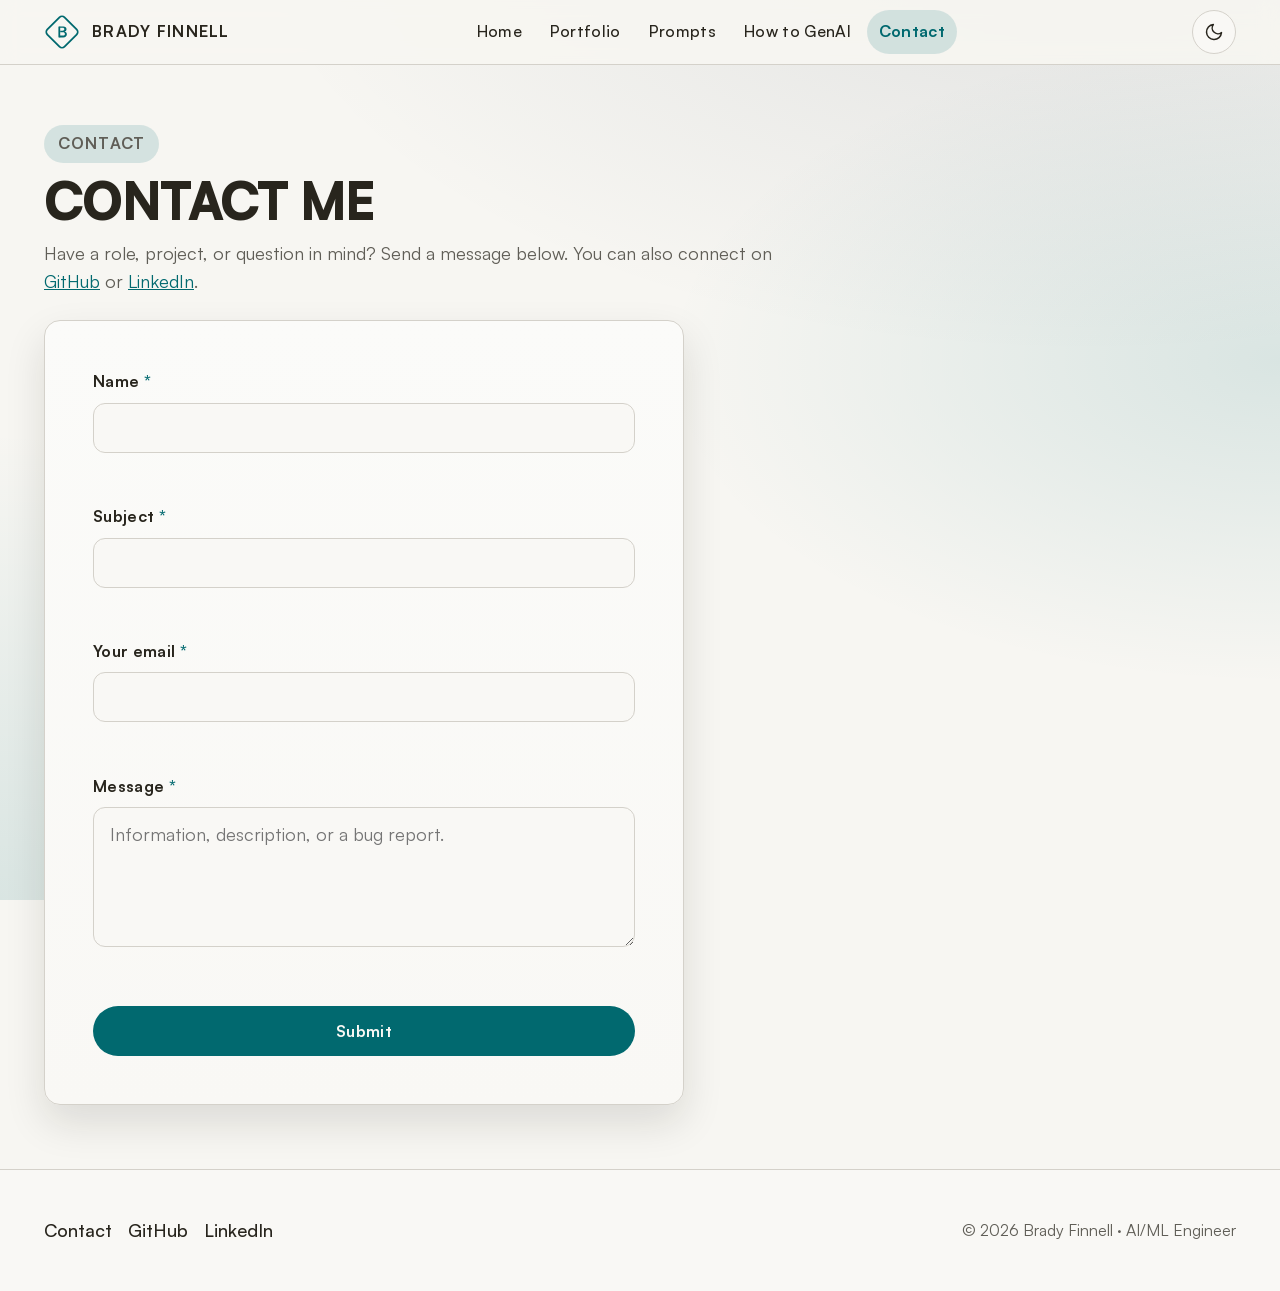
==== contact.html @ 18d16e95 "Build static portfolio site (5 pages, curated content, a11y AA, self-hosted Satoshi) - index/portfol" ====
<!DOCTYPE html>
<html lang="en">
<head>
  <meta charset="UTF-8" />
  <meta name="viewport" content="width=device-width, initial-scale=1.0" />

  <title>Contact — Brady Finnell</title>
  <meta name="description" content="Get in touch with Brady Finnell. Send a message about roles, projects, or collaboration through the contact form, or connect on GitHub and LinkedIn." />

  <!-- form-action limited to the static form service origin (Formspree). -->
  <meta http-equiv="Content-Security-Policy" content="default-src 'none'; base-uri 'self'; script-src 'self'; style-src 'self'; font-src 'self'; img-src 'self'; connect-src 'self' https://formspree.io; form-action https://formspree.io; frame-src 'none'; object-src 'none'; manifest-src 'self'" />
  <meta name="referrer" content="strict-origin-when-cross-origin" />

  <meta property="og:type" content="website" />
  <meta property="og:title" content="Contact — Brady Finnell" />
  <meta property="og:description" content="Get in touch about AI/ML and full-stack roles, projects, or collaboration." />
  <meta property="og:url" content="https://bradys.dev/contact.html" />
  <meta property="og:image" content="https://bradys.dev/assets/img/og-home.svg" />
  <meta name="twitter:card" content="summary_large_image" />

  <link rel="canonical" href="https://bradys.dev/contact.html" />
  <link rel="icon" href="assets/img/favicon.svg" type="image/svg+xml" />
  <link rel="preload" href="assets/fonts/satoshi-900.woff2" as="font" type="font/woff2" crossorigin />
  <link rel="stylesheet" href="assets/css/styles.css" />
</head>
<body>
  <a class="skip-link" href="#main">Skip to content</a>

  <header class="site-header">
    <div class="container site-header__inner">
      <a class="brand" href="index.html" aria-label="Brady Finnell — home">
        <svg class="brand-mark" viewBox="0 0 40 40" fill="none" xmlns="http://www.w3.org/2000/svg" role="img" aria-label="BF diamond brand mark">
          <rect x="6.5" y="6.5" width="27" height="27" rx="4" transform="rotate(45 20 20)" stroke="currentColor" stroke-width="2"/>
          <path d="M17 14h4.6c2.1 0 3.4 1.1 3.4 2.9 0 1.3-.7 2.2-1.9 2.6v.1c1.4.3 2.3 1.3 2.3 2.8 0 2-1.5 3.6-4 3.6H17v-2h4.1c1.3 0 2.1-.7 2.1-1.8 0-1.1-.8-1.8-2.2-1.8H18v-1.9h2.6c1.2 0 2-.6 2-1.6 0-1-.7-1.6-1.9-1.6H17z" fill="currentColor"/>
          <path d="M16 14h2v12h-2z" fill="currentColor"/>
        </svg>
        <span>Brady&nbsp;Finnell</span>
      </a>

      <nav class="primary-nav" id="primary-nav" aria-label="Primary">
        <ul class="nav-list">
          <li><a href="index.html">Home</a></li>
          <li><a href="portfolio.html">Portfolio</a></li>
          <li><a href="prompts.html">Prompts</a></li>
          <li><a href="genai.html">How to GenAI</a></li>
          <li><a href="contact.html" aria-current="page">Contact</a></li>
        </ul>
      </nav>

      <div class="header-actions">
        <button class="theme-toggle" type="button" data-theme-toggle aria-label="Switch color theme"></button>
        <button class="nav-toggle" type="button" data-nav-toggle aria-controls="primary-nav" aria-expanded="false" aria-label="Toggle navigation menu">
          <svg class="icon" width="22" height="22" viewBox="0 0 24 24" fill="none" stroke="currentColor" stroke-width="2" stroke-linecap="round" aria-hidden="true"><path d="M4 7h16M4 12h16M4 17h16"/></svg>
        </button>
      </div>
    </div>
  </header>

  <main id="main">
    <div class="container">
      <div class="page-head">
        <p class="eyebrow">Contact</p>
        <h1>Contact me</h1>
        <p>Have a role, project, or question in mind? Send a message below. You can also connect on <a href="https://github.com/Brady-Source" rel="noopener noreferrer">GitHub</a> or <a href="https://www.linkedin.com/in/brady-finnell/" rel="noopener noreferrer">LinkedIn</a>.</p>
      </div>

      <section class="panel form-wrap">
        <!-- Static-service form. The endpoint is a configurable Formspree
             placeholder (no secret in markup). See README to configure.
             Brady's email address is intentionally NOT present anywhere here. -->
        <form id="contact-form" action="https://formspree.io/f/your-form-id" method="POST" novalidate>
          <div class="field">
            <label for="name">Name <span class="req" aria-hidden="true">*</span></label>
            <input type="text" id="name" name="name" autocomplete="name" required aria-required="true" aria-describedby="name-error" />
            <span class="field__error" id="name-error" role="alert"></span>
          </div>

          <div class="field">
            <label for="subject">Subject <span class="req" aria-hidden="true">*</span></label>
            <input type="text" id="subject" name="subject" required aria-required="true" aria-describedby="subject-error" />
            <span class="field__error" id="subject-error" role="alert"></span>
          </div>

          <div class="field">
            <label for="email">Your email <span class="req" aria-hidden="true">*</span></label>
            <input type="email" id="email" name="email" autocomplete="email" required aria-required="true" aria-describedby="email-error" inputmode="email" />
            <span class="field__error" id="email-error" role="alert"></span>
          </div>

          <div class="field">
            <label for="message">Message <span class="req" aria-hidden="true">*</span></label>
            <textarea id="message" name="message" required aria-required="true" aria-describedby="message-error" placeholder="Information, description, or a bug report."></textarea>
            <span class="field__error" id="message-error" role="alert"></span>
          </div>

          <!-- honeypot to reduce spam; hidden from users and AT -->
          <div class="sr-only" aria-hidden="true">
            <label for="company">Company (leave blank)</label>
            <input type="text" id="company" name="_gotcha" tabindex="-1" autocomplete="off" />
          </div>

          <button class="btn btn--primary btn--block" type="submit">Submit</button>
          <p class="form-status" id="form-status" role="status" aria-live="polite" hidden></p>
        </form>
      </section>
    </div>
  </main>

  <footer class="site-footer">
    <div class="container site-footer__inner">
      <ul class="footer-links">
        <li><a href="contact.html">Contact</a></li>
        <li><a href="https://github.com/Brady-Source" rel="noopener noreferrer">GitHub</a></li>
        <li><a href="https://www.linkedin.com/in/brady-finnell/" rel="noopener noreferrer">LinkedIn</a></li>
      </ul>
      <p class="footer-meta">&copy; <span id="year">2026</span> Brady Finnell &middot; AI/ML Engineer</p>
    </div>
  </footer>

  <div id="toast" class="toast" role="status" aria-live="polite"></div>

  <script src="assets/js/site.js"></script>
  <script src="assets/js/contact.js"></script>
</body>
</html>
---- assets/css/styles.css ----
/* ==========================================================================
   Brady Finnell — Portfolio
   Design system extends the brand tokens from the supplied index-2.html:
   Satoshi, warm light surfaces, dark theme, teal #01696f, pill buttons,
   atmospheric teal/navy gradient, split-panel character.
   ========================================================================== */

/* ---- Self-hosted Satoshi (Fontshare ITF FFL, see assets/fonts/LICENSE) ---- */
@font-face {
  font-family: 'Satoshi';
  src: url('../fonts/satoshi-400.woff2') format('woff2');
  font-weight: 400; font-display: swap; font-style: normal;
}
@font-face {
  font-family: 'Satoshi';
  src: url('../fonts/satoshi-500.woff2') format('woff2');
  font-weight: 500; font-display: swap; font-style: normal;
}
@font-face {
  font-family: 'Satoshi';
  src: url('../fonts/satoshi-700.woff2') format('woff2');
  font-weight: 700; font-display: swap; font-style: normal;
}
@font-face {
  font-family: 'Satoshi';
  src: url('../fonts/satoshi-900.woff2') format('woff2');
  font-weight: 900; font-display: swap; font-style: normal;
}

/* ---- Tokens ---- */
:root, [data-theme="light"] {
  --text-sm: clamp(0.875rem, 0.8rem + 0.35vw, 1rem);
  --text-base: clamp(1rem, 0.95rem + 0.25vw, 1.125rem);
  --text-lg: clamp(1.125rem, 1rem + 0.75vw, 1.5rem);
  --text-xl: clamp(1.5rem, 1.2rem + 1.25vw, 2.25rem);
  --text-2xl: clamp(2rem, 1.2rem + 2.5vw, 3.5rem);
  --text-hero: clamp(3rem, 0.5rem + 7vw, 6.5rem);

  --space-1: 0.25rem;
  --space-2: 0.5rem;
  --space-3: 0.75rem;
  --space-4: 1rem;
  --space-6: 1.5rem;
  --space-8: 2rem;
  --space-12: 3rem;
  --space-16: 4rem;

  --color-bg: #f7f6f2;
  --color-surface: #f9f8f5;
  --color-surface-2: #fbfbf9;
  --color-border: #d4d1ca;
  --color-text: #28251d;
  /* Muted darkened from brand #6f6d67 -> AA on light surfaces */
  --color-text-muted: #605e57;
  --color-primary: #01696f;
  --color-primary-hover: #0c4e54;
  --color-text-inverse: #f9f8f4;
  --color-focus: #01696f;
  /* Atmospheric gradient stops (teal/navy) — simplified */
  --grad-1: rgba(1, 105, 111, 0.12);
  --grad-2: rgba(23, 42, 69, 0.10);
  --panel-glow: rgba(1, 105, 111, 0.14);
  --shadow-lg: 0 18px 40px rgba(24, 22, 18, 0.12);
  --shadow-sm: 0 4px 14px rgba(24, 22, 18, 0.08);
  --radius-md: 0.5rem;
  --radius-lg: 0.75rem;
  --radius-xl: 1rem;
  --font-body: 'Satoshi', system-ui, -apple-system, 'Segoe UI', sans-serif;
  --font-display: 'Satoshi', system-ui, -apple-system, 'Segoe UI', sans-serif;
  --transition: 180ms cubic-bezier(0.16, 1, 0.3, 1);
  --maxw: 1240px;
}

[data-theme="dark"] {
  --color-bg: #171614;
  --color-surface: #1c1b19;
  --color-surface-2: #201f1d;
  --color-border: #393836;
  --color-text: #e4e3e1;
  --color-text-muted: #a8a6a0;
  --color-primary: #4f98a3;
  --color-primary-hover: #7bb6bf;
  --color-text-inverse: #10201f;
  --color-focus: #7bb6bf;
  --grad-1: rgba(79, 152, 163, 0.16);
  --grad-2: rgba(23, 42, 69, 0.42);
  --panel-glow: rgba(79, 152, 163, 0.18);
  --shadow-lg: 0 20px 44px rgba(0, 0, 0, 0.44);
  --shadow-sm: 0 6px 18px rgba(0, 0, 0, 0.34);
}

@media (prefers-color-scheme: dark) {
  :root:not([data-theme]) {
    --color-bg: #171614;
    --color-surface: #1c1b19;
    --color-surface-2: #201f1d;
    --color-border: #393836;
    --color-text: #e4e3e1;
    --color-text-muted: #a8a6a0;
    --color-primary: #4f98a3;
    --color-primary-hover: #7bb6bf;
    --color-text-inverse: #10201f;
    --color-focus: #7bb6bf;
    --grad-1: rgba(79, 152, 163, 0.16);
    --grad-2: rgba(23, 42, 69, 0.42);
    --panel-glow: rgba(79, 152, 163, 0.18);
    --shadow-lg: 0 20px 44px rgba(0, 0, 0, 0.44);
    --shadow-sm: 0 6px 18px rgba(0, 0, 0, 0.34);
  }
}

/* ---- Reset / base ---- */
*, *::before, *::after { box-sizing: border-box; }
html { color-scheme: light dark; -webkit-text-size-adjust: 100%; scroll-behavior: smooth; }
@media (prefers-reduced-motion: reduce) {
  html { scroll-behavior: auto; }
  *, *::before, *::after {
    animation-duration: 0.001ms !important;
    animation-iteration-count: 1 !important;
    transition-duration: 0.001ms !important;
  }
}

body {
  margin: 0;
  min-height: 100vh;
  font-family: var(--font-body);
  font-size: var(--text-base);
  line-height: 1.6;
  color: var(--color-text);
  background:
    radial-gradient(120% 90% at 85% -10%, var(--grad-2), transparent 55%),
    radial-gradient(80% 60% at 100% 40%, var(--grad-1), transparent 60%),
    radial-gradient(circle at bottom left, var(--grad-1), transparent 30%),
    var(--color-bg);
  background-attachment: fixed;
  display: flex;
  flex-direction: column;
  overflow-x: hidden;
}

img { max-width: 100%; height: auto; display: block; }
a { color: var(--color-primary); }
a:hover { color: var(--color-primary-hover); }

h1, h2, h3 { font-family: var(--font-display); }

/* ---- Focus visibility (WCAG) ---- */
:focus-visible {
  outline: 3px solid var(--color-focus);
  outline-offset: 2px;
  border-radius: 4px;
}

/* ---- Skip link ---- */
.skip-link {
  position: absolute;
  left: -9999px;
  top: var(--space-4);
  z-index: 200;
}
.skip-link:focus {
  left: var(--space-4);
  background: var(--color-surface);
  color: var(--color-text);
  padding: var(--space-3) var(--space-4);
  border-radius: var(--radius-lg);
  outline: 3px solid var(--color-focus);
  box-shadow: var(--shadow-lg);
}

/* ---- Layout shell ---- */
.container { width: min(100%, var(--maxw)); margin-inline: auto; padding-inline: var(--space-6); }

/* ---- Site header / nav ---- */
.site-header {
  position: sticky;
  top: 0;
  z-index: 100;
  background: color-mix(in srgb, var(--color-bg) 88%, transparent);
  backdrop-filter: blur(10px);
  border-bottom: 1px solid var(--color-border);
}
.site-header__inner {
  display: flex;
  align-items: center;
  justify-content: space-between;
  gap: var(--space-4);
  min-height: 64px;
  padding-block: var(--space-2);
}
.brand {
  display: inline-flex;
  align-items: center;
  gap: var(--space-3);
  text-decoration: none;
  color: inherit;
  font-weight: 700;
  letter-spacing: 0.08em;
  text-transform: uppercase;
  font-size: var(--text-sm);
}
.brand-mark {
  width: 2.25rem; height: 2.25rem;
  flex: 0 0 auto;
  color: var(--color-primary);
}
.primary-nav { display: flex; align-items: center; gap: var(--space-2); }
.nav-list {
  display: flex;
  gap: var(--space-1);
  list-style: none;
  margin: 0;
  padding: 0;
  flex-wrap: wrap;
}
.nav-list a {
  display: inline-flex;
  align-items: center;
  min-height: 44px;
  padding: 0 var(--space-3);
  border-radius: 999px;
  text-decoration: none;
  color: var(--color-text);
  font-size: var(--text-sm);
  font-weight: 500;
  letter-spacing: 0.02em;
  transition: background var(--transition), color var(--transition);
}
.nav-list a:hover { background: var(--panel-glow); color: var(--color-primary-hover); }
.nav-list a[aria-current="page"] {
  color: var(--color-primary);
  background: var(--panel-glow);
  font-weight: 700;
}

.theme-toggle {
  min-width: 44px; min-height: 44px;
  border-radius: 999px;
  border: 1px solid var(--color-border);
  background: var(--color-surface);
  color: var(--color-text);
  display: grid;
  place-items: center;
  cursor: pointer;
  transition: transform var(--transition), border-color var(--transition), background var(--transition);
}
.theme-toggle:hover, .theme-toggle:focus-visible {
  transform: translateY(-1px);
  border-color: var(--color-primary);
}

/* Mobile nav toggle */
.nav-toggle { display: none; }

@media (max-width: 860px) {
  .nav-toggle {
    display: grid;
    place-items: center;
    min-width: 44px; min-height: 44px;
    border-radius: 999px;
    border: 1px solid var(--color-border);
    background: var(--color-surface);
    color: var(--color-text);
    cursor: pointer;
  }
  .primary-nav {
    position: absolute;
    inset: 64px var(--space-6) auto var(--space-6);
    flex-direction: column;
    align-items: stretch;
    gap: var(--space-2);
    background: var(--color-surface);
    border: 1px solid var(--color-border);
    border-radius: var(--radius-lg);
    padding: var(--space-3);
    box-shadow: var(--shadow-lg);
  }
  .primary-nav[hidden] { display: none; }
  .nav-list { flex-direction: column; gap: var(--space-1); }
  .nav-list a { justify-content: flex-start; }
}

/* ---- Main ---- */
main { flex: 1 0 auto; }

/* ---- Buttons ---- */
.btn {
  display: inline-flex;
  align-items: center;
  justify-content: center;
  gap: var(--space-2);
  min-height: 48px;
  padding: 0.8rem 1.25rem;
  border-radius: 999px;
  border: 1px solid transparent;
  font-family: inherit;
  font-size: var(--text-sm);
  font-weight: 700;
  letter-spacing: 0.02em;
  text-decoration: none;
  cursor: pointer;
  transition: transform var(--transition), background var(--transition), border-color var(--transition), color var(--transition);
}
.btn--primary { background: var(--color-primary); color: var(--color-text-inverse); }
.btn--primary:hover, .btn--primary:focus-visible { background: var(--color-primary-hover); color: var(--color-text-inverse); transform: translateY(-1px); }
.btn--ghost {
  background: var(--color-surface);
  color: var(--color-text);
  border-color: var(--color-border);
}
.btn--ghost:hover, .btn--ghost:focus-visible { border-color: var(--color-primary); color: var(--color-primary); transform: translateY(-1px); }
.btn--block { width: 100%; }
.btn[disabled], .btn[aria-disabled="true"] {
  opacity: 0.55;
  cursor: not-allowed;
  transform: none !important;
}
.btn .icon { width: 1.1em; height: 1.1em; flex: 0 0 auto; }

/* ---- Eyebrow / pills ---- */
.eyebrow {
  display: inline-flex;
  align-items: center;
  gap: var(--space-2);
  padding: 0.4rem 0.85rem;
  border-radius: 999px;
  background: var(--panel-glow);
  color: var(--color-primary);
  font-size: var(--text-sm);
  font-weight: 700;
  letter-spacing: 0.08em;
  text-transform: uppercase;
}

.accent { color: var(--color-primary); }

/* ---- Panels ---- */
.panel {
  position: relative;
  overflow: hidden;
  background: linear-gradient(180deg, var(--color-surface-2), var(--color-surface));
  border: 1px solid var(--color-border);
  border-radius: var(--radius-xl);
  box-shadow: var(--shadow-lg);
  isolation: isolate;
}

/* ========================================================================
   HOME
   ======================================================================== */
.hero {
  padding-block: clamp(var(--space-12), 8vw, var(--space-16));
}
.hero__grid {
  display: grid;
  grid-template-columns: 1.15fr 0.85fr;
  gap: clamp(var(--space-8), 5vw, var(--space-16));
  align-items: center;
}
.hero__title {
  margin: var(--space-4) 0 0;
  font-size: var(--text-hero);
  line-height: 0.92;
  letter-spacing: -0.04em;
  font-weight: 900;
  text-transform: uppercase;
}
.hero__role {
  margin: var(--space-4) 0 0;
  color: var(--color-text-muted);
  font-size: var(--text-lg);
  font-weight: 500;
  letter-spacing: 0.02em;
  text-transform: uppercase;
}
.hero__lead {
  margin: var(--space-6) 0 0;
  max-width: 62ch;
  color: var(--color-text);
  font-size: var(--text-lg);
}
.hero__actions {
  margin-top: var(--space-8);
  display: grid;
  grid-template-columns: repeat(2, minmax(0, 1fr));
  gap: var(--space-3);
}
.hero__aside {
  position: relative;
  min-height: 320px;
  border-radius: var(--radius-xl);
  border: 1px solid var(--color-border);
  background:
    radial-gradient(120% 100% at 80% 10%, var(--grad-2), transparent 60%),
    radial-gradient(90% 80% at 20% 90%, var(--panel-glow), transparent 60%),
    linear-gradient(180deg, var(--color-surface-2), var(--color-surface));
  box-shadow: var(--shadow-lg);
  overflow: hidden;
  display: grid;
  place-items: center;
}
.hero__mark { width: 55%; max-width: 220px; color: var(--color-primary); opacity: 0.92; }

@media (max-width: 860px) {
  .hero__grid { grid-template-columns: 1fr; }
  .hero__aside { min-height: 220px; order: -1; }
  .hero__actions { grid-template-columns: 1fr; }
}
@media (max-width: 420px) {
  .hero__actions { grid-template-columns: 1fr; }
}

/* ---- Page header (interior pages) ---- */
.page-head { padding-block: clamp(var(--space-8), 5vw, var(--space-12)) var(--space-6); }
.page-head h1 {
  margin: var(--space-3) 0 0;
  font-size: var(--text-2xl);
  line-height: 1.0;
  letter-spacing: -0.03em;
  font-weight: 900;
  text-transform: uppercase;
}
.page-head p { margin: var(--space-3) 0 0; color: var(--color-text-muted); max-width: 62ch; }

/* ========================================================================
   SPLIT LAYOUT (portfolio + prompts): left rail + right work area
   ======================================================================== */
.split {
  display: grid;
  grid-template-columns: minmax(240px, 320px) 1fr;
  gap: var(--space-6);
  padding-bottom: var(--space-16);
  align-items: start;
}
.rail {
  position: sticky;
  top: 80px;
  align-self: start;
}
.rail__label {
  font-size: var(--text-sm);
  font-weight: 700;
  letter-spacing: 0.14em;
  text-transform: uppercase;
  color: var(--color-text-muted);
  margin: 0 0 var(--space-3);
}
.filter-select {
  width: 100%;
  min-height: 48px;
  padding: 0 var(--space-4);
  margin-bottom: var(--space-4);
  border-radius: var(--radius-lg);
  border: 1px solid var(--color-border);
  background: var(--color-surface);
  color: var(--color-text);
  font-family: inherit;
  font-size: var(--text-base);
  cursor: pointer;
}
.rail__list {
  list-style: none;
  margin: 0;
  padding: var(--space-2);
  border: 1px solid var(--color-border);
  border-radius: var(--radius-lg);
  background: var(--color-surface);
  max-height: 60vh;
  overflow-y: auto;
}
.rail__item + .rail__item { border-top: 1px solid var(--color-border); }
.rail__btn {
  width: 100%;
  display: grid;
  grid-template-columns: 1fr auto auto;
  align-items: center;
  gap: var(--space-2) var(--space-3);
  min-height: 48px;
  padding: var(--space-3);
  background: transparent;
  border: 0;
  border-radius: var(--radius-md);
  text-align: left;
  color: var(--color-text);
  font-family: inherit;
  font-size: var(--text-base);
  font-weight: 500;
  cursor: pointer;
  transition: background var(--transition), color var(--transition);
}
.rail__btn > span:first-child { grid-column: 1; min-width: 0; }
.rail__btn:hover { background: var(--panel-glow); }
.rail__btn[aria-current="true"] {
  background: var(--panel-glow);
  color: var(--color-primary);
  font-weight: 700;
}
/* Selected teal text sits on the glow tint; use a brighter teal in dark mode
   so it clears WCAG AA 4.5:1 for normal-weight/near-normal text. */
[data-theme="dark"] .rail__btn[aria-current="true"],
[data-theme="dark"] .detail__eyebrow,
[data-theme="dark"] .nav-list a[aria-current="page"] { color: #7bc0ca; }
@media (prefers-color-scheme: dark) {
  :root:not([data-theme]) .rail__btn[aria-current="true"],
  :root:not([data-theme]) .detail__eyebrow,
  :root:not([data-theme]) .nav-list a[aria-current="page"] { color: #7bc0ca; }
}
.rail__btn .chev { width: 1em; height: 1em; flex: 0 0 auto; opacity: 0.6; }
.rail__cat {
  flex: 0 0 auto;
  font-size: 0.68rem;
  letter-spacing: 0.06em;
  text-transform: uppercase;
  color: var(--color-text-muted);
  border: 1px solid var(--color-border);
  border-radius: 999px;
  padding: 0.1rem 0.5rem;
  white-space: nowrap;
}

/* Right work area */
.work {
  min-width: 0; /* prevent overflow in grid */
}
.detail {
  padding: clamp(var(--space-6), 4vw, var(--space-12));
}
.detail__eyebrow {
  font-size: var(--text-sm);
  font-weight: 700;
  letter-spacing: 0.12em;
  text-transform: uppercase;
  color: var(--color-primary);
  margin: 0;
}
.detail__title {
  margin: var(--space-2) 0 0;
  font-size: var(--text-xl);
  line-height: 1.05;
  letter-spacing: -0.02em;
  font-weight: 900;
}
.detail__tagline { margin: var(--space-3) 0 0; color: var(--color-text-muted); font-size: var(--text-lg); }
.detail__context {
  margin: var(--space-4) 0 0;
  padding: var(--space-3) var(--space-4);
  border-left: 3px solid var(--color-primary);
  background: var(--panel-glow);
  border-radius: 0 var(--radius-md) var(--radius-md) 0;
  font-size: var(--text-sm);
  color: var(--color-text);
}
.detail__desc { margin: var(--space-6) 0 0; }
.detail h3 { margin: var(--space-6) 0 var(--space-2); font-size: var(--text-lg); }
.taglist { display: flex; flex-wrap: wrap; gap: var(--space-2); margin: var(--space-4) 0 0; padding: 0; list-style: none; }
.tag {
  font-size: var(--text-sm);
  padding: 0.3rem 0.7rem;
  border-radius: 999px;
  border: 1px solid var(--color-border);
  background: var(--color-surface-2);
  color: var(--color-text-muted);
}
.highlights { margin: var(--space-2) 0 0; padding-left: 1.2rem; }
.highlights li { margin-bottom: var(--space-2); }

.detail__toolbar {
  display: flex;
  flex-wrap: wrap;
  gap: var(--space-2);
  margin-bottom: var(--space-4);
  align-items: center;
  justify-content: flex-end;
}

/* Code | Demo toggle */
.toggle-group {
  display: inline-flex;
  border: 1px solid var(--color-border);
  border-radius: 999px;
  padding: 3px;
  background: var(--color-surface-2);
  gap: 2px;
}
.toggle-group button {
  min-height: 40px;
  padding: 0 var(--space-4);
  border: 0;
  background: transparent;
  border-radius: 999px;
  font-family: inherit;
  font-size: var(--text-sm);
  font-weight: 700;
  color: var(--color-text);
  cursor: pointer;
  transition: background var(--transition), color var(--transition);
}
.toggle-group button[aria-selected="true"] { background: var(--color-primary); color: var(--color-text-inverse); }

/* Content viewer */
.viewer {
  margin-top: var(--space-4);
  border: 1px solid var(--color-border);
  border-radius: var(--radius-lg);
  background: var(--color-surface-2);
  overflow: hidden;
}
.viewer__frame {
  width: 100%;
  height: min(70vh, 640px);
  border: 0;
  display: block;
  background: #fff;
}
.viewer__image { padding: var(--space-4); }
.viewer__image img { border-radius: var(--radius-md); margin-inline: auto; }
.doc-scroll {
  max-height: min(70vh, 640px);
  overflow-y: auto;
  padding: var(--space-6);
  background: var(--color-surface);
  color: var(--color-text);
  font-size: var(--text-base);
  line-height: 1.7;
}
.doc-scroll p { margin: 0 0 var(--space-4); }
.doc-scroll p:first-child { font-weight: 700; }
.doc-caption {
  padding: var(--space-3) var(--space-4);
  font-size: var(--text-sm);
  color: var(--color-text-muted);
  border-top: 1px solid var(--color-border);
  background: var(--color-surface);
}

@media (max-width: 860px) {
  .split { grid-template-columns: 1fr; }
  .rail { position: static; }
  .rail__list { max-height: 40vh; }
  .detail__toolbar { justify-content: flex-start; }
}

/* ========================================================================
   PROMPTS
   ======================================================================== */
.prompt-grid {
  display: grid;
  grid-template-columns: repeat(auto-fill, minmax(240px, 1fr));
  gap: var(--space-4);
}
.prompt-card {
  display: flex;
  flex-direction: column;
  gap: var(--space-2);
  padding: var(--space-6);
  border: 1px solid var(--color-border);
  border-radius: var(--radius-lg);
  background: linear-gradient(180deg, var(--color-surface-2), var(--color-surface));
  box-shadow: var(--shadow-sm);
}
.prompt-card__head { display: flex; align-items: flex-start; justify-content: space-between; gap: var(--space-2); }
.prompt-card__title { margin: 0; font-size: var(--text-lg); font-weight: 700; letter-spacing: -0.01em; }
.prompt-card__cat {
  font-size: 0.72rem; letter-spacing: 0.06em; text-transform: uppercase;
  color: var(--color-primary); font-weight: 700;
}
.prompt-card__desc { margin: 0; color: var(--color-text-muted); font-size: var(--text-sm); flex: 1 1 auto; }
.prompt-card__author { margin: 0; font-size: var(--text-sm); color: var(--color-text-muted); }
.prompt-card__actions { display: flex; gap: var(--space-2); margin-top: var(--space-2); flex-wrap: wrap; }
.icon-btn {
  display: inline-grid;
  place-items: center;
  min-width: 44px; min-height: 44px;
  border-radius: var(--radius-md);
  border: 1px solid var(--color-border);
  background: var(--color-surface);
  color: var(--color-text);
  cursor: pointer;
  transition: border-color var(--transition), color var(--transition);
}
.icon-btn:hover, .icon-btn:focus-visible { border-color: var(--color-primary); color: var(--color-primary); }
.icon-btn .icon { width: 1.2em; height: 1.2em; }

/* Prompt detail (same page) */
.prompt-detail { padding: clamp(var(--space-6), 4vw, var(--space-12)); }
.prompt-detail__actions { display: flex; gap: var(--space-3); flex-wrap: wrap; margin: var(--space-6) 0; }
.prompt-text {
  margin: 0;
  padding: var(--space-6);
  border: 1px solid var(--color-border);
  border-radius: var(--radius-lg);
  background: var(--color-surface);
  color: var(--color-text);
  font-family: ui-monospace, 'SFMono-Regular', 'Cascadia Code', 'Consolas', monospace;
  font-size: 0.95rem;
  line-height: 1.65;
  white-space: pre-wrap;
  word-break: break-word;
  max-height: min(60vh, 520px);
  overflow-y: auto;
}
.prompt-empty { padding: var(--space-12) var(--space-6); text-align: center; color: var(--color-text-muted); }

/* ========================================================================
   GENAI GUIDE
   ======================================================================== */
.guide-nav {
  display: grid;
  grid-template-columns: repeat(auto-fit, minmax(200px, 1fr));
  gap: var(--space-3);
  margin: var(--space-8) 0;
}
.guide-nav a {
  display: flex; align-items: center; justify-content: space-between;
  min-height: 56px; padding: 0 var(--space-4);
  border: 1px solid var(--color-border);
  border-radius: var(--radius-lg);
  background: var(--color-surface);
  color: var(--color-text);
  text-decoration: none;
  font-weight: 700;
  transition: border-color var(--transition), background var(--transition);
}
.guide-nav a:hover, .guide-nav a:focus-visible { border-color: var(--color-primary); background: var(--panel-glow); color: var(--color-primary); }

.guide-section { padding-block: var(--space-12); border-top: 1px solid var(--color-border); scroll-margin-top: 80px; }
.guide-section > h2 {
  font-size: var(--text-xl); letter-spacing: -0.02em; margin: 0 0 var(--space-4); text-transform: uppercase;
}
.guide-cols { display: grid; grid-template-columns: repeat(auto-fit, minmax(280px, 1fr)); gap: var(--space-8); }
.guide-card {
  padding: var(--space-6);
  border: 1px solid var(--color-border);
  border-radius: var(--radius-lg);
  background: linear-gradient(180deg, var(--color-surface-2), var(--color-surface));
}
.guide-card h3 { margin: 0 0 var(--space-2); font-size: var(--text-lg); color: var(--color-primary); }
.callout {
  padding: var(--space-4) var(--space-6);
  border-left: 3px solid var(--color-primary);
  background: var(--panel-glow);
  border-radius: 0 var(--radius-lg) var(--radius-lg) 0;
  margin: var(--space-6) 0;
}

.table-wrap { overflow-x: auto; border: 1px solid var(--color-border); border-radius: var(--radius-lg); margin-top: var(--space-4); }
table.model-table { width: 100%; border-collapse: collapse; min-width: 560px; }
table.model-table caption { text-align: left; padding: var(--space-4); color: var(--color-text-muted); font-size: var(--text-sm); caption-side: top; }
table.model-table th, table.model-table td {
  padding: var(--space-3) var(--space-4);
  text-align: left;
  border-bottom: 1px solid var(--color-border);
  font-size: var(--text-sm);
}
table.model-table thead th { background: var(--color-surface-2); font-weight: 700; }
table.model-table td.placeholder { color: var(--color-text-muted); font-style: italic; }

/* ========================================================================
   CONTACT
   ======================================================================== */
.form-wrap {
  max-width: 640px;
  padding: clamp(var(--space-6), 4vw, var(--space-12));
}
.field { margin-bottom: var(--space-6); }
.field label { display: block; font-weight: 700; margin-bottom: var(--space-2); font-size: var(--text-sm); letter-spacing: 0.02em; }
.field .req { color: var(--color-primary); }
.field input, .field textarea {
  width: 100%;
  min-height: 48px;
  padding: var(--space-3) var(--space-4);
  border-radius: var(--radius-lg);
  border: 1px solid var(--color-border);
  background: var(--color-surface);
  color: var(--color-text);
  font-family: inherit;
  font-size: var(--text-base);
}
.field textarea { min-height: 140px; resize: vertical; line-height: 1.6; }
.field input:focus, .field textarea:focus { border-color: var(--color-primary); }
.field input[aria-invalid="true"], .field textarea[aria-invalid="true"] { border-color: #b3261e; }
[data-theme="dark"] .field input[aria-invalid="true"], [data-theme="dark"] .field textarea[aria-invalid="true"] { border-color: #ff8a80; }
.field__error { display: block; margin-top: var(--space-2); font-size: var(--text-sm); color: #b3261e; min-height: 1.2em; }
[data-theme="dark"] .field__error { color: #ff8a80; }
.form-status {
  margin-top: var(--space-4);
  padding: var(--space-3) var(--space-4);
  border-radius: var(--radius-lg);
  font-weight: 500;
}
.form-status.is-ok { background: var(--panel-glow); color: var(--color-primary); }
.form-status.is-err { background: rgba(179, 38, 30, 0.12); color: #b3261e; }
[data-theme="dark"] .form-status.is-err { color: #ff8a80; }

/* ---- Header action cluster + small utilities ---- */
.header-actions { display: flex; gap: var(--space-2); align-items: center; }
.mt-6 { margin-top: var(--space-6); }
.doc-caption--flush { border: 0; padding-left: 0; }

/* ---- Screen-reader only ---- */
.sr-only {
  position: absolute !important;
  width: 1px; height: 1px;
  padding: 0; margin: -1px;
  overflow: hidden; clip: rect(0, 0, 0, 0);
  white-space: nowrap; border: 0;
}

/* ========================================================================
   MODAL
   ======================================================================== */
.modal[hidden] { display: none; }
.modal {
  position: fixed;
  inset: 0;
  z-index: 300;
  display: grid;
  place-items: center;
  padding: var(--space-6);
  background: rgba(10, 12, 14, 0.55);
  backdrop-filter: blur(3px);
}
.modal__dialog {
  width: min(100%, 460px);
  background: var(--color-surface);
  border: 1px solid var(--color-border);
  border-radius: var(--radius-xl);
  box-shadow: var(--shadow-lg);
  padding: var(--space-8);
}
.modal__title { margin: 0 0 var(--space-3); font-size: var(--text-lg); }
.modal__body { margin: 0 0 var(--space-6); color: var(--color-text-muted); }
.modal__actions { display: flex; justify-content: flex-end; gap: var(--space-3); }

/* ========================================================================
   FOOTER
   ======================================================================== */
.site-footer {
  border-top: 1px solid var(--color-border);
  background: var(--color-surface);
  margin-top: var(--space-16);
}
.site-footer__inner {
  display: flex;
  flex-wrap: wrap;
  align-items: center;
  justify-content: space-between;
  gap: var(--space-4);
  padding-block: var(--space-8);
}
.footer-links { display: flex; flex-wrap: wrap; gap: var(--space-4); list-style: none; margin: 0; padding: 0; }
.footer-links a { min-height: 44px; display: inline-flex; align-items: center; color: var(--color-text); text-decoration: none; font-weight: 500; }
.footer-links a:hover { color: var(--color-primary); text-decoration: underline; }
.footer-meta { color: var(--color-text-muted); font-size: var(--text-sm); }

/* ---- Toast / live region ---- */
.toast {
  position: fixed;
  left: 50%;
  bottom: var(--space-8);
  transform: translateX(-50%) translateY(20px);
  background: var(--color-text);
  color: var(--color-bg);
  padding: var(--space-3) var(--space-6);
  border-radius: 999px;
  box-shadow: var(--shadow-lg);
  font-weight: 700;
  font-size: var(--text-sm);
  opacity: 0;
  pointer-events: none;
  transition: opacity var(--transition), transform var(--transition);
  z-index: 400;
}
.toast.is-visible { opacity: 1; transform: translateX(-50%) translateY(0); }
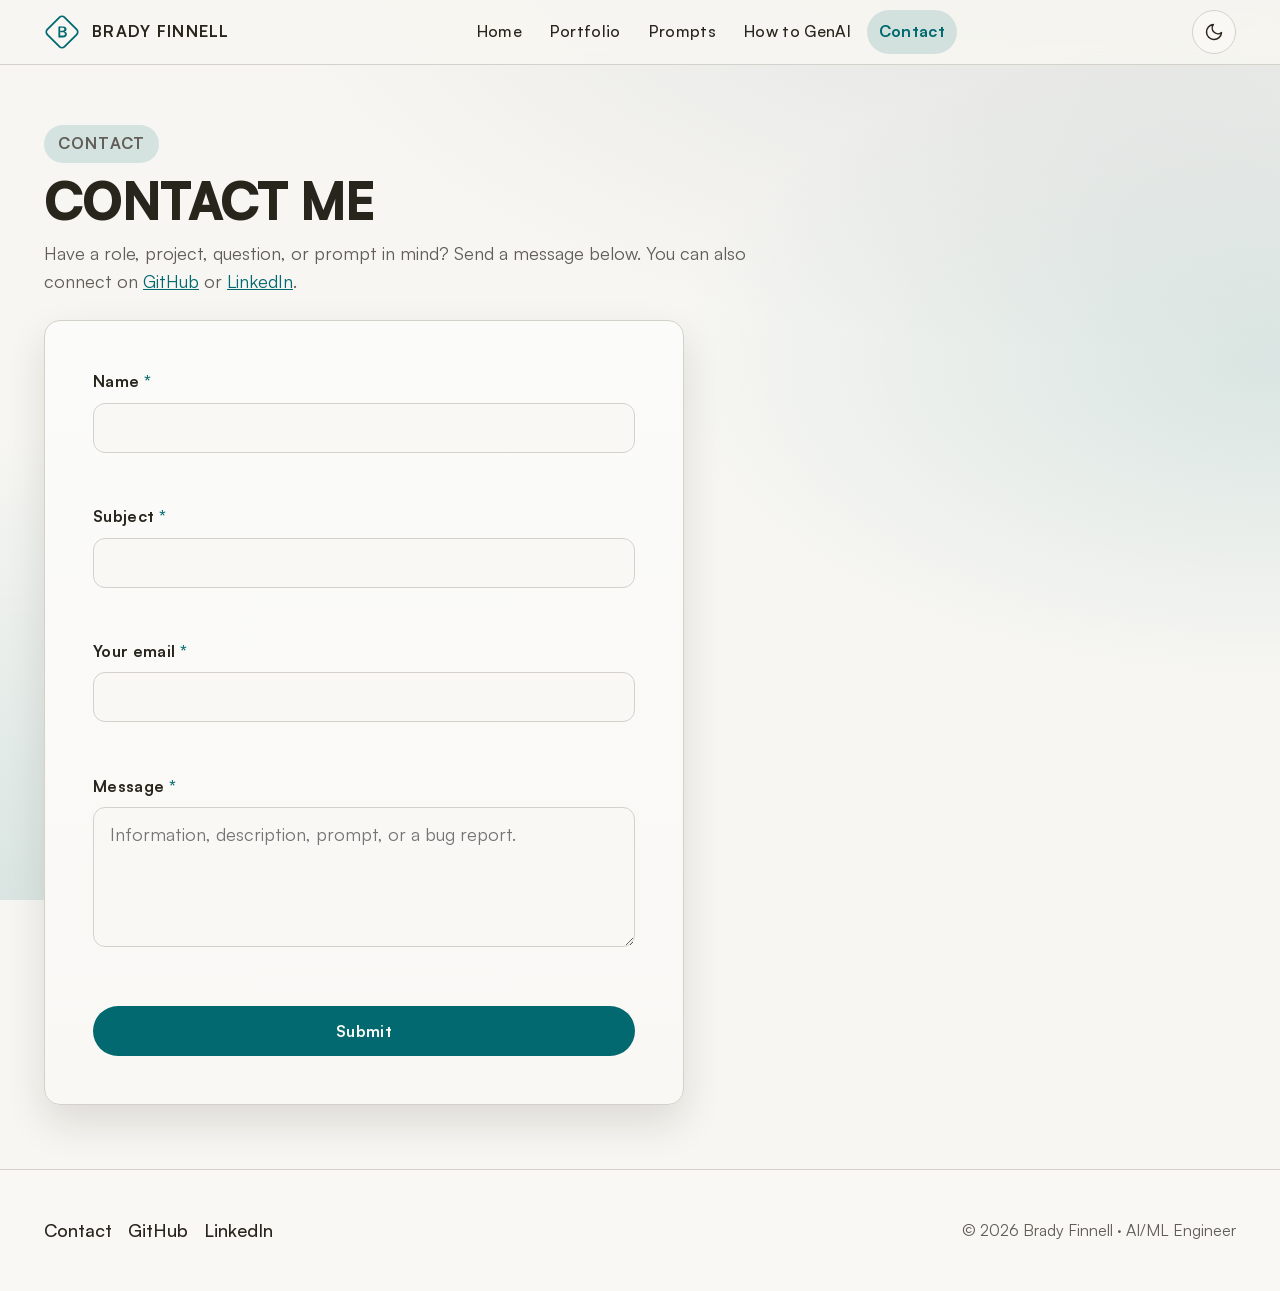
==== commit ae8741df: "updated contact, genai, styles, and added prompts." ====
--- a/contact.html
+++ b/contact.html
@@ -61,14 +61,12 @@
       <div class="page-head">
         <p class="eyebrow">Contact</p>
         <h1>Contact me</h1>
-        <p>Have a role, project, or question in mind? Send a message below. You can also connect on <a href="https://github.com/Brady-Source" rel="noopener noreferrer">GitHub</a> or <a href="https://www.linkedin.com/in/brady-finnell/" rel="noopener noreferrer">LinkedIn</a>.</p>
+        <p>Have a role, project, question, or prompt in mind? Send a message below. You can also connect on <a href="https://github.com/Brady-Source" rel="noopener noreferrer">GitHub</a> or <a href="https://www.linkedin.com/in/brady-finnell/" rel="noopener noreferrer">LinkedIn</a>.</p>
       </div>
 
       <section class="panel form-wrap">
-        <!-- Static-service form. The endpoint is a configurable Formspree
-             placeholder (no secret in markup). See README to configure.
-             Brady's email address is intentionally NOT present anywhere here. -->
-        <form id="contact-form" action="https://formspree.io/f/your-form-id" method="POST" novalidate>
+        <!-- Static-service form. The endpoint is a configurable Formspree placeholder (no secret in markup). -->
+        <form id="contact-form" action="https://formspree.io/f/mojgklkb" method="POST" novalidate>
           <div class="field">
             <label for="name">Name <span class="req" aria-hidden="true">*</span></label>
             <input type="text" id="name" name="name" autocomplete="name" required aria-required="true" aria-describedby="name-error" />
@@ -89,7 +87,7 @@
 
           <div class="field">
             <label for="message">Message <span class="req" aria-hidden="true">*</span></label>
-            <textarea id="message" name="message" required aria-required="true" aria-describedby="message-error" placeholder="Information, description, or a bug report."></textarea>
+            <textarea id="message" name="message" required aria-required="true" aria-describedby="message-error" placeholder="Information, description, prompt, or a bug report."></textarea>
             <span class="field__error" id="message-error" role="alert"></span>
           </div>
 
--- a/assets/css/styles.css
+++ b/assets/css/styles.css
@@ -150,6 +150,19 @@
   outline: 3px solid var(--color-focus);
   outline-offset: 2px;
   border-radius: 4px;
+}
+
+.prompts-header {
+  display: flex;
+  justify-content: flex-end;
+  margin-bottom: 1rem;
+}
+
+.submit-new-prompts-btn {
+  padding: 0.75rem 1.25rem;
+  border: none;
+  border-radius: 8px;
+  cursor: pointer;
 }
 
 /* ---- Skip link ---- */
